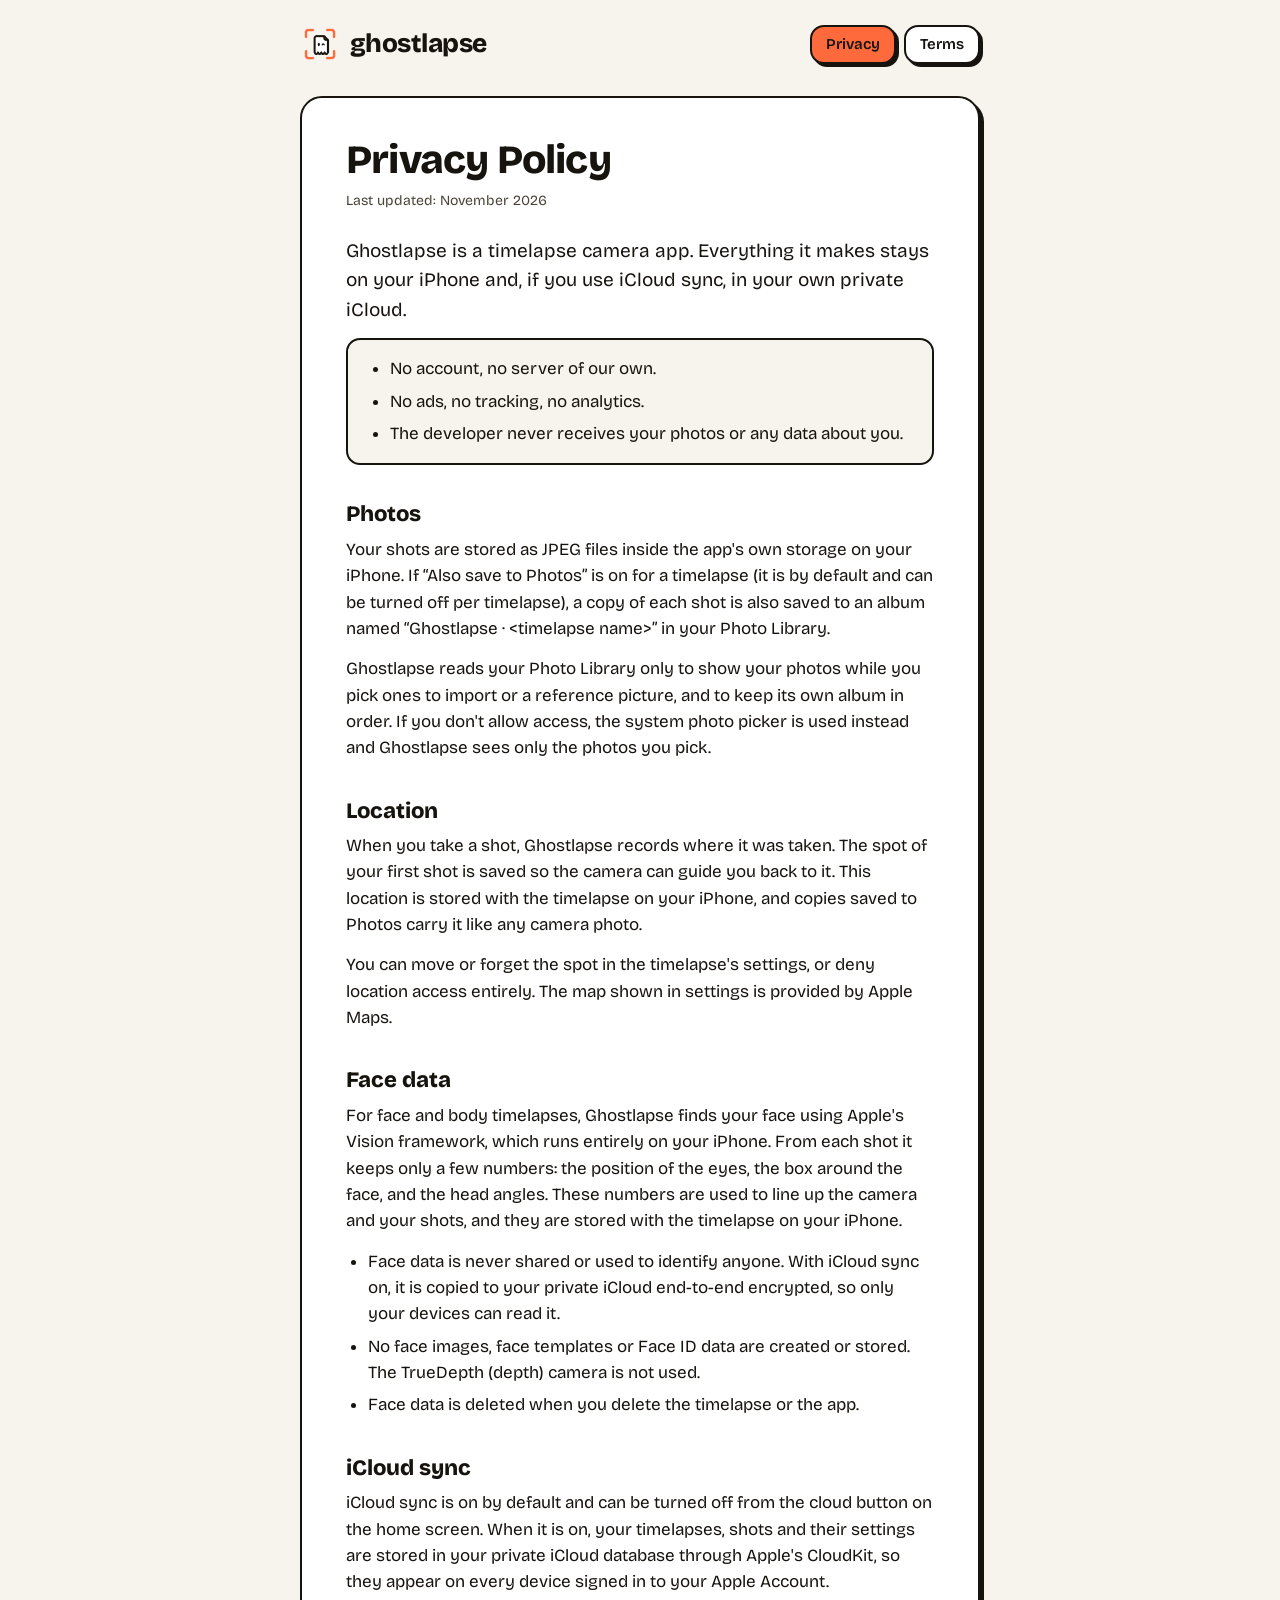
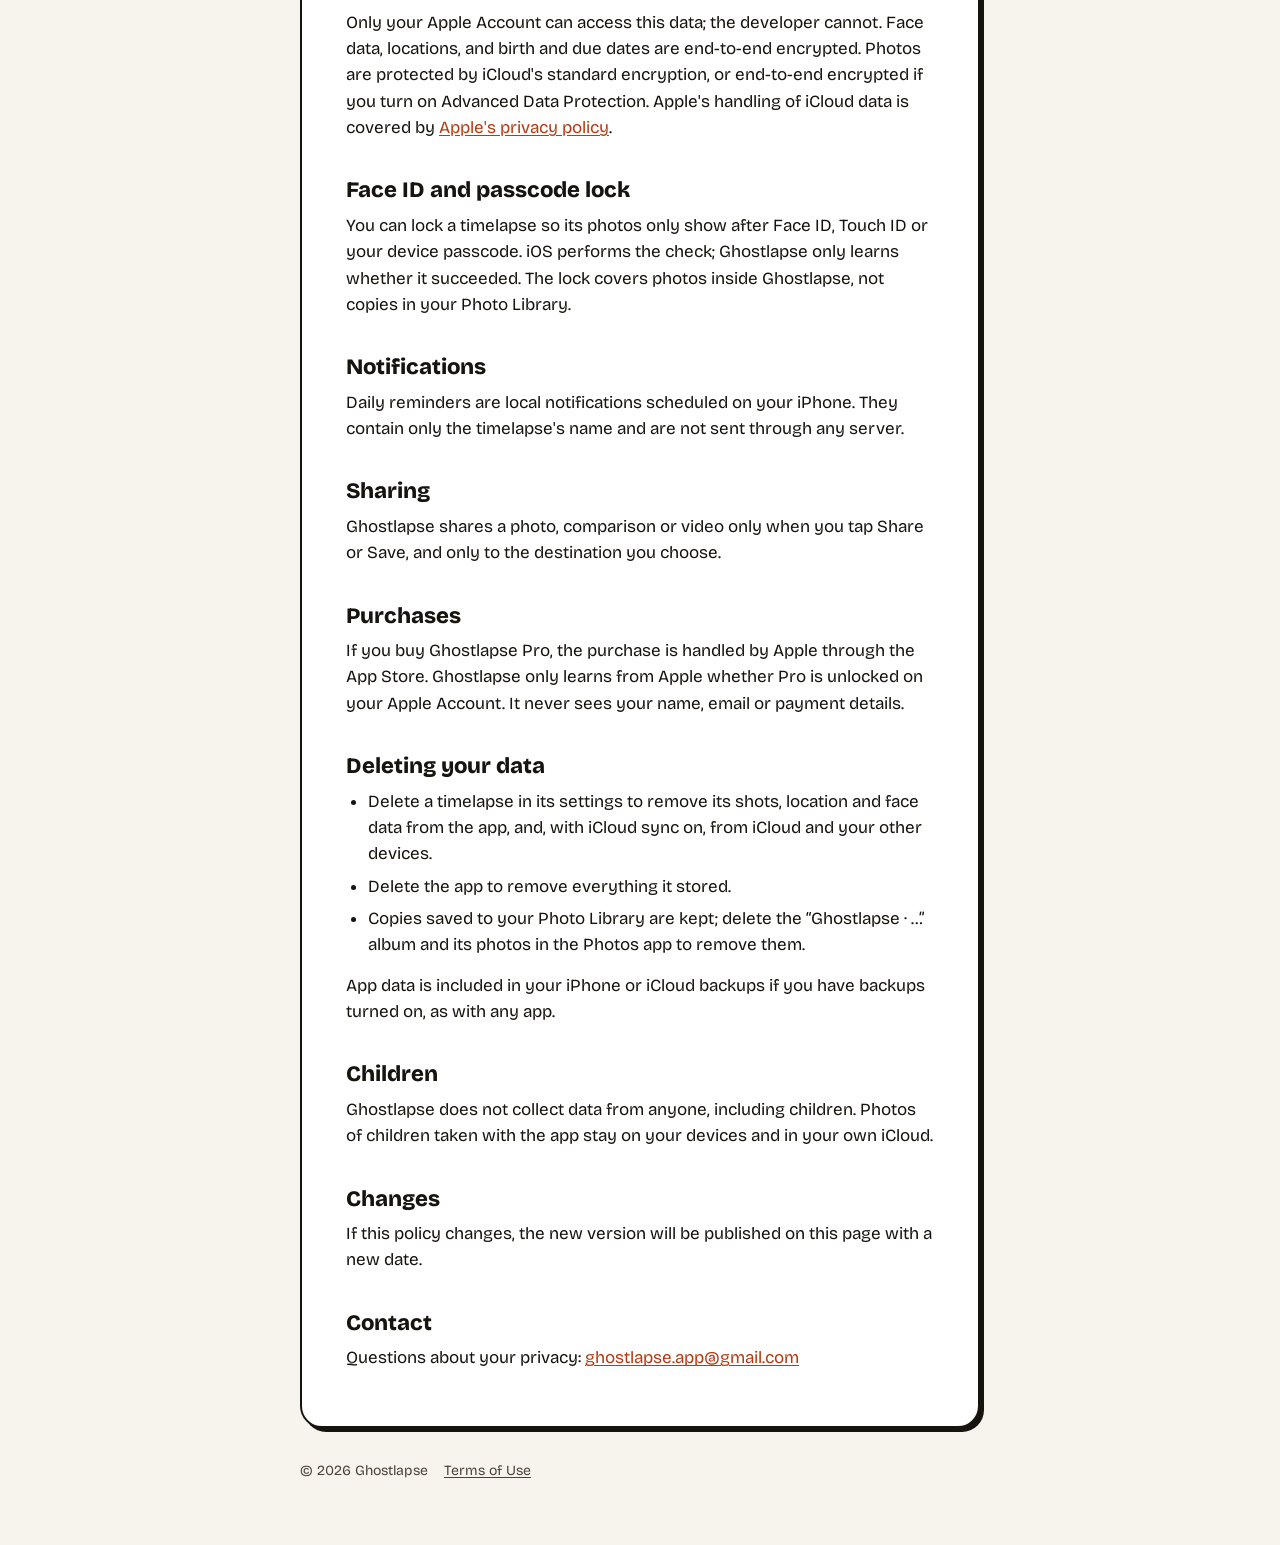
==== privacy/index.html @ 0a363489 "Ghostlapse privacy policy and terms of use Co-Authored-By: Claude Opus 5.5 <noreply@anthropic.com>" ====
<!doctype html>
<html lang="en">
<head>
  <meta charset="utf-8">
  <meta name="viewport" content="width=device-width, initial-scale=1">
  <title>Ghostlapse Privacy Policy</title>
  <meta name="description" content="Ghostlapse keeps your photos on your iPhone and in your own iCloud. No account, no ads, no tracking, no analytics.">
  <link rel="icon" href="../ghost.png">
  <link rel="stylesheet" href="../style.css">
</head>
<body>
  <div class="wrap">
    <header class="site">
      <a class="brand" href="../"><img src="../ghost.png" alt="">ghostlapse</a>
      <nav class="site">
        <a class="chip" href="./" aria-current="page">Privacy</a>
        <a class="chip" href="../terms/">Terms</a>
      </nav>
    </header>

    <main class="card">
      <!-- Keep in sync with PRIVACY.md at the root of the app repo. -->
      <h1>Privacy Policy</h1>
      <p class="updated">Last updated: November 2026</p>

      <p class="lede">Ghostlapse is a timelapse camera app. Everything it makes stays on your iPhone and, if you use iCloud sync, in your own private iCloud.</p>

      <div class="summary">
        <ul>
          <li>No account, no server of our own.</li>
          <li>No ads, no tracking, no analytics.</li>
          <li>The developer never receives your photos or any data about you.</li>
        </ul>
      </div>

      <h2>Photos</h2>
      <p>Your shots are stored as JPEG files inside the app's own storage on your iPhone. If “Also save to Photos” is on for a timelapse (it is by default and can be turned off per timelapse), a copy of each shot is also saved to an album named “Ghostlapse · &lt;timelapse name&gt;” in your Photo Library.</p>
      <p>Ghostlapse reads your Photo Library only to show your photos while you pick ones to import or a reference picture, and to keep its own album in order. If you don't allow access, the system photo picker is used instead and Ghostlapse sees only the photos you pick.</p>

      <h2>Location</h2>
      <p>When you take a shot, Ghostlapse records where it was taken. The spot of your first shot is saved so the camera can guide you back to it. This location is stored with the timelapse on your iPhone, and copies saved to Photos carry it like any camera photo.</p>
      <p>You can move or forget the spot in the timelapse's settings, or deny location access entirely. The map shown in settings is provided by Apple Maps.</p>

      <h2>Face data</h2>
      <p>For face and body timelapses, Ghostlapse finds your face using Apple's Vision framework, which runs entirely on your iPhone. From each shot it keeps only a few numbers: the position of the eyes, the box around the face, and the head angles. These numbers are used to line up the camera and your shots, and they are stored with the timelapse on your iPhone.</p>
      <ul>
        <li>Face data is never shared or used to identify anyone. With iCloud sync on, it is copied to your private iCloud end-to-end encrypted, so only your devices can read it.</li>
        <li>No face images, face templates or Face ID data are created or stored. The TrueDepth (depth) camera is not used.</li>
        <li>Face data is deleted when you delete the timelapse or the app.</li>
      </ul>

      <h2>iCloud sync</h2>
      <p>iCloud sync is on by default and can be turned off from the cloud button on the home screen. When it is on, your timelapses, shots and their settings are stored in your private iCloud database through Apple's CloudKit, so they appear on every device signed in to your Apple Account.</p>
      <p>Only your Apple Account can access this data; the developer cannot. Face data, locations, and birth and due dates are end-to-end encrypted. Photos are protected by iCloud's standard encryption, or end-to-end encrypted if you turn on Advanced Data Protection. Apple's handling of iCloud data is covered by <a href="https://www.apple.com/legal/privacy/">Apple's privacy policy</a>.</p>

      <h2>Face ID and passcode lock</h2>
      <p>You can lock a timelapse so its photos only show after Face ID, Touch ID or your device passcode. iOS performs the check; Ghostlapse only learns whether it succeeded. The lock covers photos inside Ghostlapse, not copies in your Photo Library.</p>

      <h2>Notifications</h2>
      <p>Daily reminders are local notifications scheduled on your iPhone. They contain only the timelapse's name and are not sent through any server.</p>

      <h2>Sharing</h2>
      <p>Ghostlapse shares a photo, comparison or video only when you tap Share or Save, and only to the destination you choose.</p>

      <h2>Purchases</h2>
      <p>If you buy Ghostlapse Pro, the purchase is handled by Apple through the App Store. Ghostlapse only learns from Apple whether Pro is unlocked on your Apple Account. It never sees your name, email or payment details.</p>

      <h2>Deleting your data</h2>
      <ul>
        <li>Delete a timelapse in its settings to remove its shots, location and face data from the app, and, with iCloud sync on, from iCloud and your other devices.</li>
        <li>Delete the app to remove everything it stored.</li>
        <li>Copies saved to your Photo Library are kept; delete the “Ghostlapse · …” album and its photos in the Photos app to remove them.</li>
      </ul>
      <p>App data is included in your iPhone or iCloud backups if you have backups turned on, as with any app.</p>

      <h2>Children</h2>
      <p>Ghostlapse does not collect data from anyone, including children. Photos of children taken with the app stay on your devices and in your own iCloud.</p>

      <h2>Changes</h2>
      <p>If this policy changes, the new version will be published on this page with a new date.</p>

      <h2>Contact</h2>
      <p>Questions about your privacy: <a href="mailto:ghostlapse.app@gmail.com">ghostlapse.app@gmail.com</a></p>
    </main>

    <footer class="site">
      <span>© 2026 Ghostlapse</span>
      <a href="../terms/">Terms of Use</a>
    </footer>
  </div>
</body>
</html>
---- style.css ----
/* Ghostlapse site. Values mirror Ghostlapse/App/Theme.swift (see DESIGN.md). */

@font-face { font-family: "Bricolage Grotesque"; src: url("fonts/BricolageGrotesque-Regular.ttf") format("truetype"); font-weight: 400; font-display: swap; }
@font-face { font-family: "Bricolage Grotesque"; src: url("fonts/BricolageGrotesque-SemiBold.ttf") format("truetype"); font-weight: 600; font-display: swap; }
@font-face { font-family: "Bricolage Grotesque"; src: url("fonts/BricolageGrotesque-ExtraBold.ttf") format("truetype"); font-weight: 800; font-display: swap; }

:root {
  --paper: #F7F4EE;      /* Theme.paper */
  --ink: #17140F;        /* Theme.ink */
  --ink-soft: #4A4338;   /* Theme.inkSoft */
  --card: #FFFFFF;       /* Theme.card */
  --accent: #FF6A3D;     /* Theme.accent, fills only */
  --accent-ink: #B43A12; /* Theme.accentInk, text on paper */
  --stroke: 2px;         /* Theme.strokeWidth */
  --shadow: 4px;         /* Theme.ShadowOffset.sticker */
  --shadow-button: 3px;  /* Theme.ShadowOffset.button */
  --radius-md: 14px;     /* Theme.Radius.md */
  --radius-card: 22px;   /* Theme.Radius.card */
}

* { box-sizing: border-box; }

html { -webkit-text-size-adjust: 100%; }

body {
  margin: 0;
  background: var(--paper);
  color: var(--ink);
  font-family: "Bricolage Grotesque", -apple-system, "Hiragino Sans", "PingFang SC", system-ui, sans-serif;
  font-size: 17px;
  line-height: 1.55;
}

.wrap { max-width: 720px; margin: 0 auto; padding: 24px 20px 64px; }

/* Header */
.brand {
  display: inline-flex; align-items: center; gap: 10px;
  color: var(--ink); text-decoration: none;
  font-weight: 800; font-size: 26px; letter-spacing: -0.02em;
}
.brand img { width: 40px; height: 40px; }
header.site { display: flex; align-items: center; justify-content: space-between; gap: 16px; flex-wrap: wrap; margin-bottom: 32px; }
nav.site { display: flex; gap: 8px; flex-wrap: wrap; }

/* Sticker chips and buttons */
.chip {
  display: inline-block;
  padding: 6px 14px;
  background: var(--card);
  color: var(--ink);
  border: var(--stroke) solid var(--ink);
  border-radius: var(--radius-md);
  box-shadow: var(--shadow-button) var(--shadow-button) 0 var(--ink);
  font-weight: 600; font-size: 15px; text-decoration: none;
  transition: transform .08s, box-shadow .08s;
}
.chip:hover { transform: translate(1px, 1px); box-shadow: 2px 2px 0 var(--ink); }
.chip:active { transform: translate(var(--shadow-button), var(--shadow-button)); box-shadow: 0 0 0 var(--ink); }
.chip[aria-current="page"] { background: var(--accent); }

/* Page card */
.card {
  background: var(--card);
  border: var(--stroke) solid var(--ink);
  border-radius: var(--radius-card);
  box-shadow: var(--shadow) var(--shadow) 0 var(--ink);
  padding: 28px 24px;
}
@media (min-width: 600px) { .card { padding: 40px 44px; } }

h1 { font-weight: 800; font-size: 40px; line-height: 1.1; letter-spacing: -0.02em; margin: 0 0 8px; }
h2 { font-weight: 800; font-size: 22px; line-height: 1.25; margin: 36px 0 8px; }
h3 { font-weight: 600; font-size: 17px; margin: 24px 0 4px; }
p, ul, ol { margin: 0 0 14px; }
ul, ol { padding-left: 22px; }
li { margin-bottom: 6px; }
a { color: var(--accent-ink); text-underline-offset: 2px; }
strong { font-weight: 600; }

.updated { color: var(--ink-soft); font-size: 14px; margin-bottom: 24px; }
.lede { font-size: 19px; }

/* The short version, as a sticker */
.summary {
  background: var(--paper);
  border: var(--stroke) solid var(--ink);
  border-radius: var(--radius-md);
  padding: 16px 20px;
  margin: 0 0 8px;
}
.summary ul { margin: 0; }
.summary li:last-child { margin-bottom: 0; }


hr { border: 0; border-top: var(--stroke) dashed var(--ink); margin: 36px 0; opacity: .25; }

footer.site { margin-top: 32px; color: var(--ink-soft); font-size: 14px; display: flex; gap: 16px; flex-wrap: wrap; }
footer.site a { color: var(--ink-soft); }

/* Home */
.hero { text-align: center; padding: 24px 0 8px; }
.hero img { width: 96px; height: 96px; }
.hero h1 { font-size: 48px; margin-top: 12px; }
.hero p { color: var(--ink-soft); font-size: 19px; max-width: 30em; margin: 0 auto 24px; }
.links { display: flex; gap: 12px; justify-content: center; flex-wrap: wrap; }
.links .chip { font-size: 17px; padding: 10px 20px; }
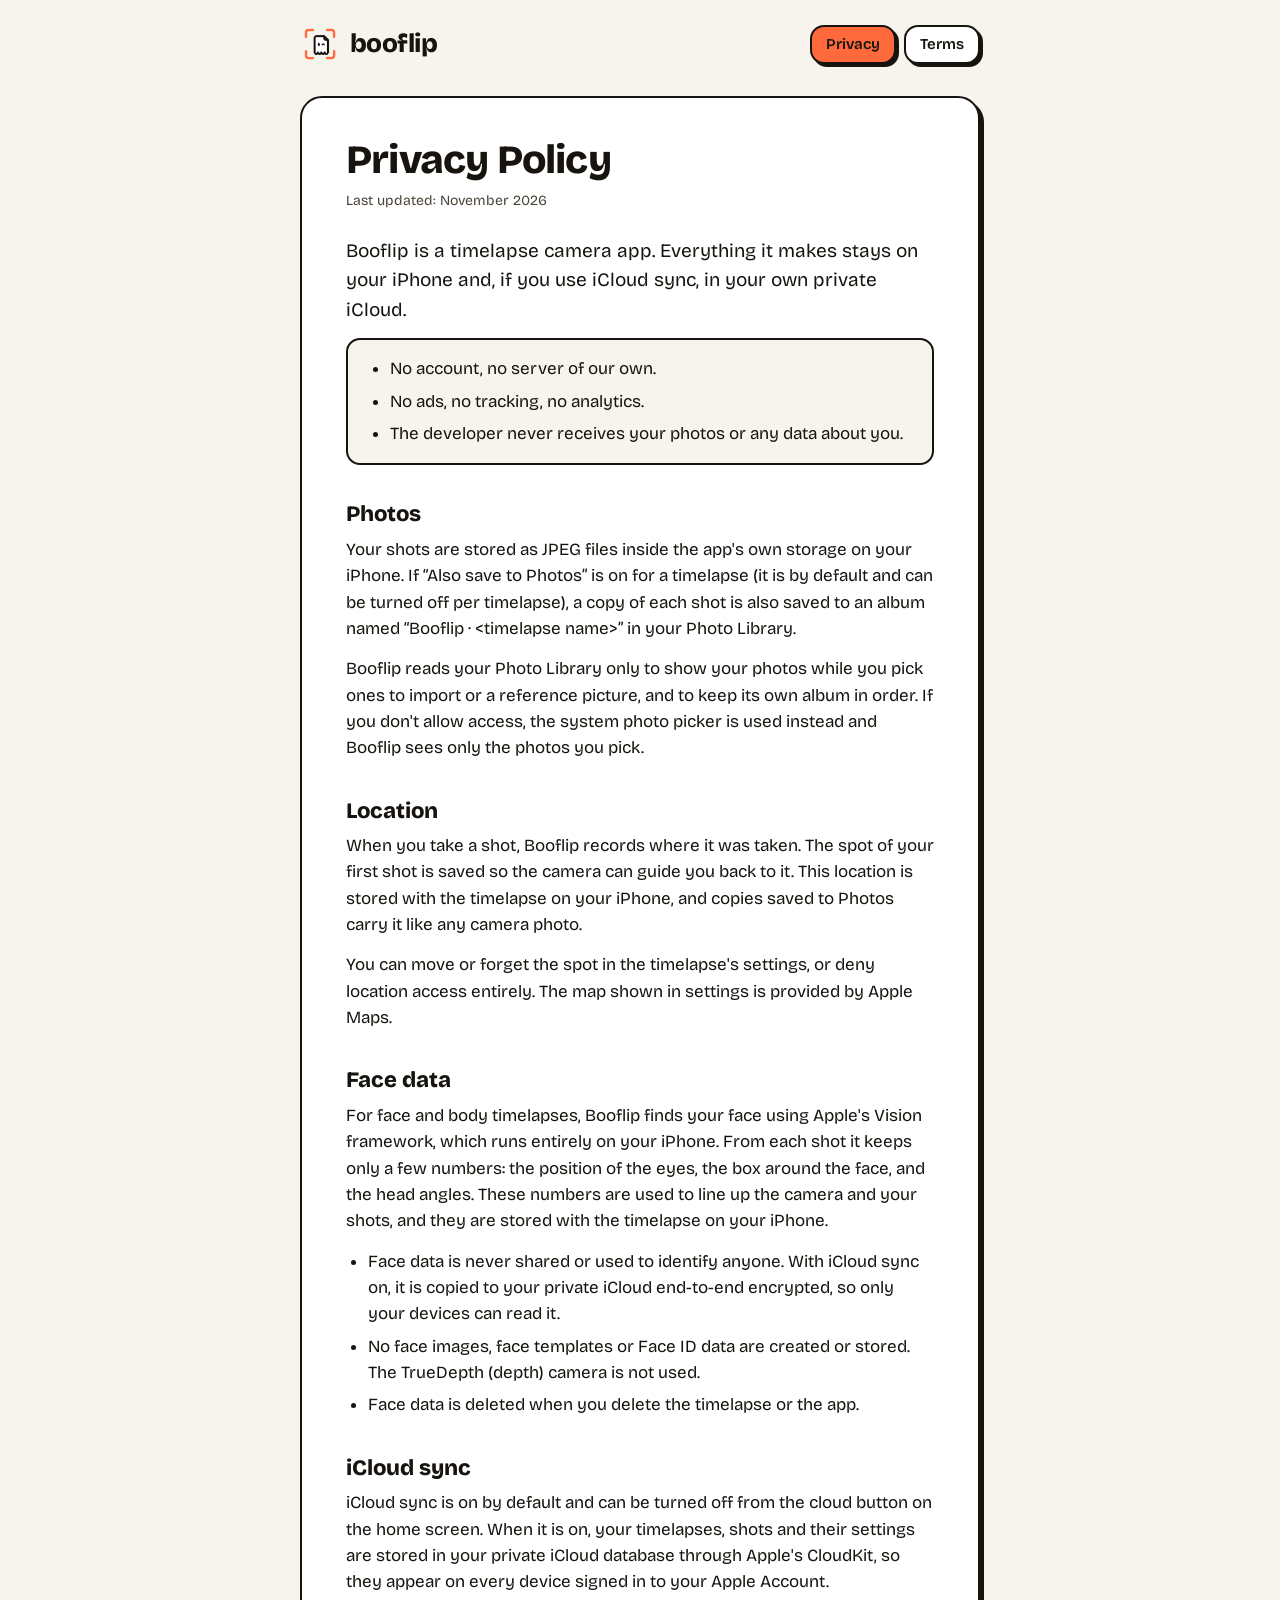
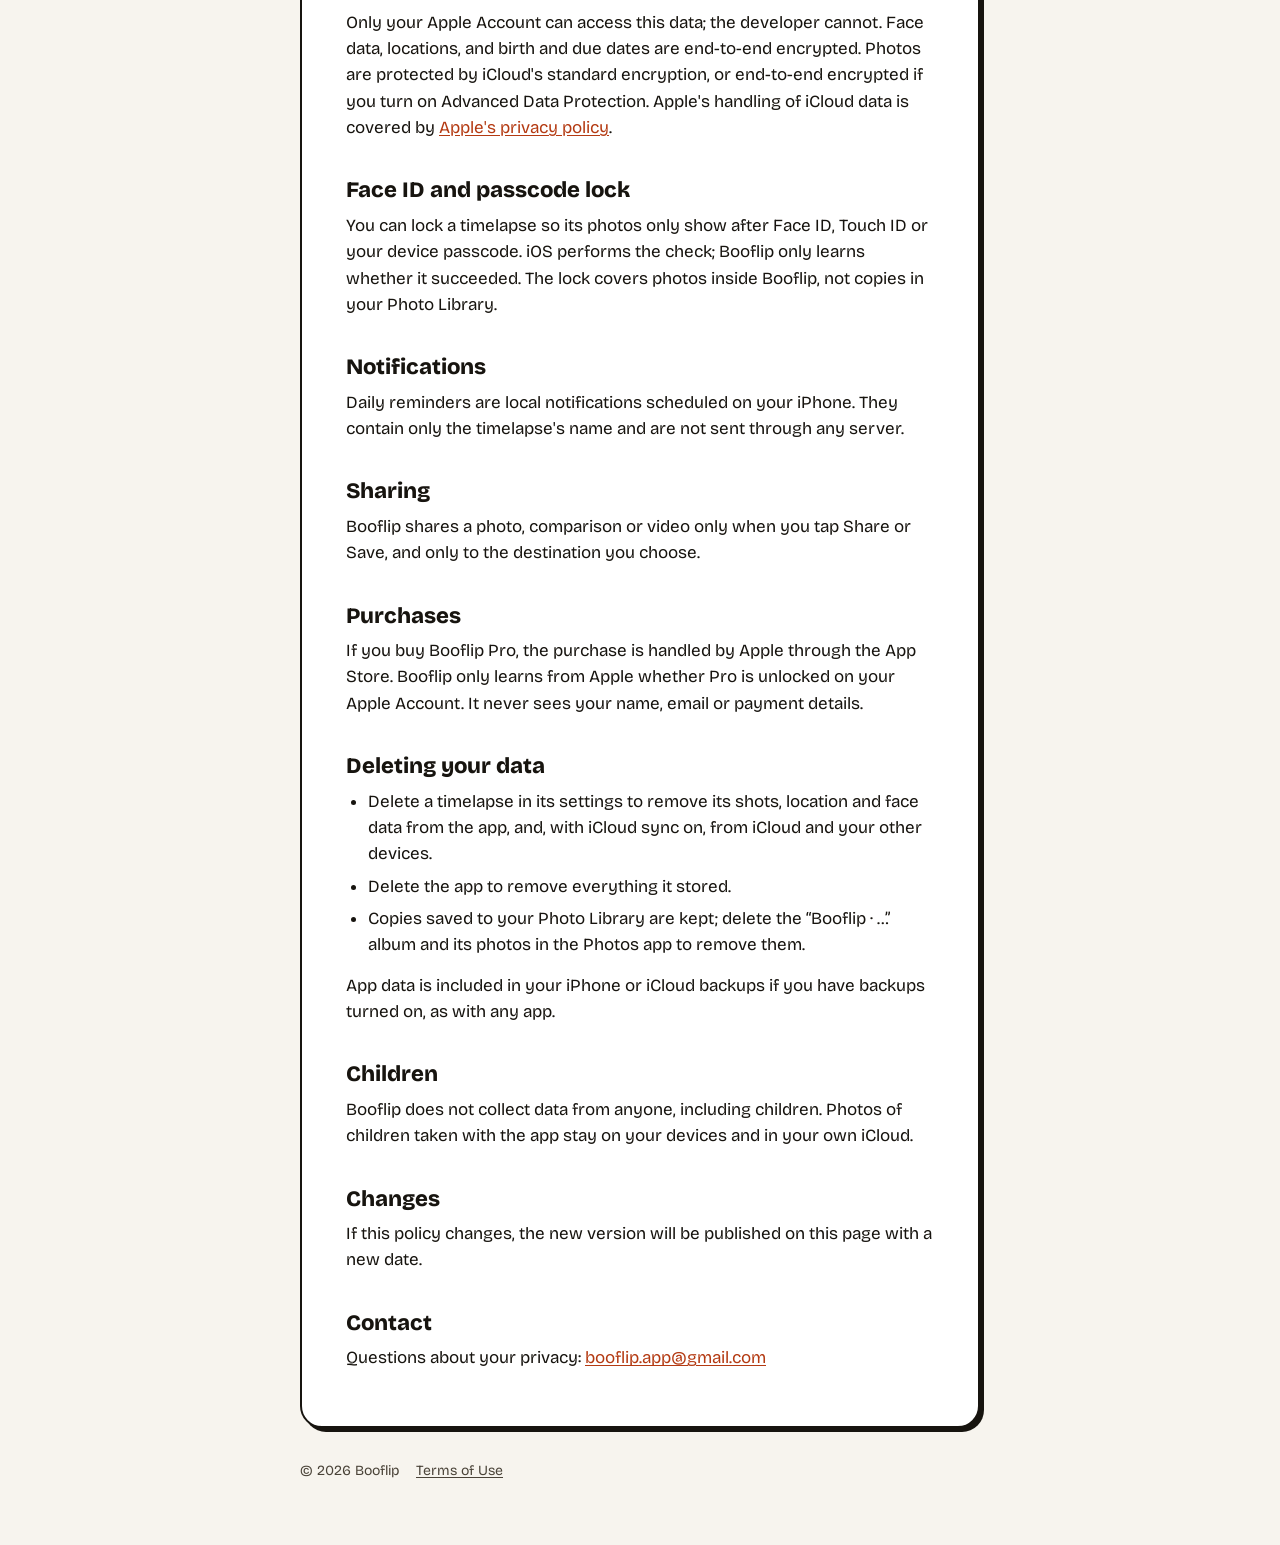
==== commit e45842ad: "Rename to Booflip and use booflip.app@gmail.com Co-Authored-By: Claude Opus 5.5 <noreply@anthropic.c" ====
--- a/privacy/index.html
+++ b/privacy/index.html
@@ -3,15 +3,15 @@
 <head>
   <meta charset="utf-8">
   <meta name="viewport" content="width=device-width, initial-scale=1">
-  <title>Ghostlapse Privacy Policy</title>
-  <meta name="description" content="Ghostlapse keeps your photos on your iPhone and in your own iCloud. No account, no ads, no tracking, no analytics.">
+  <title>Booflip Privacy Policy</title>
+  <meta name="description" content="Booflip keeps your photos on your iPhone and in your own iCloud. No account, no ads, no tracking, no analytics.">
   <link rel="icon" href="../ghost.png">
   <link rel="stylesheet" href="../style.css">
 </head>
 <body>
   <div class="wrap">
     <header class="site">
-      <a class="brand" href="../"><img src="../ghost.png" alt="">ghostlapse</a>
+      <a class="brand" href="../"><img src="../ghost.png" alt="">booflip</a>
       <nav class="site">
         <a class="chip" href="./" aria-current="page">Privacy</a>
         <a class="chip" href="../terms/">Terms</a>
@@ -23,7 +23,7 @@
       <h1>Privacy Policy</h1>
       <p class="updated">Last updated: November 2026</p>
 
-      <p class="lede">Ghostlapse is a timelapse camera app. Everything it makes stays on your iPhone and, if you use iCloud sync, in your own private iCloud.</p>
+      <p class="lede">Booflip is a timelapse camera app. Everything it makes stays on your iPhone and, if you use iCloud sync, in your own private iCloud.</p>
 
       <div class="summary">
         <ul>
@@ -34,15 +34,15 @@
       </div>
 
       <h2>Photos</h2>
-      <p>Your shots are stored as JPEG files inside the app's own storage on your iPhone. If “Also save to Photos” is on for a timelapse (it is by default and can be turned off per timelapse), a copy of each shot is also saved to an album named “Ghostlapse · &lt;timelapse name&gt;” in your Photo Library.</p>
-      <p>Ghostlapse reads your Photo Library only to show your photos while you pick ones to import or a reference picture, and to keep its own album in order. If you don't allow access, the system photo picker is used instead and Ghostlapse sees only the photos you pick.</p>
+      <p>Your shots are stored as JPEG files inside the app's own storage on your iPhone. If “Also save to Photos” is on for a timelapse (it is by default and can be turned off per timelapse), a copy of each shot is also saved to an album named “Booflip · &lt;timelapse name&gt;” in your Photo Library.</p>
+      <p>Booflip reads your Photo Library only to show your photos while you pick ones to import or a reference picture, and to keep its own album in order. If you don't allow access, the system photo picker is used instead and Booflip sees only the photos you pick.</p>
 
       <h2>Location</h2>
-      <p>When you take a shot, Ghostlapse records where it was taken. The spot of your first shot is saved so the camera can guide you back to it. This location is stored with the timelapse on your iPhone, and copies saved to Photos carry it like any camera photo.</p>
+      <p>When you take a shot, Booflip records where it was taken. The spot of your first shot is saved so the camera can guide you back to it. This location is stored with the timelapse on your iPhone, and copies saved to Photos carry it like any camera photo.</p>
       <p>You can move or forget the spot in the timelapse's settings, or deny location access entirely. The map shown in settings is provided by Apple Maps.</p>
 
       <h2>Face data</h2>
-      <p>For face and body timelapses, Ghostlapse finds your face using Apple's Vision framework, which runs entirely on your iPhone. From each shot it keeps only a few numbers: the position of the eyes, the box around the face, and the head angles. These numbers are used to line up the camera and your shots, and they are stored with the timelapse on your iPhone.</p>
+      <p>For face and body timelapses, Booflip finds your face using Apple's Vision framework, which runs entirely on your iPhone. From each shot it keeps only a few numbers: the position of the eyes, the box around the face, and the head angles. These numbers are used to line up the camera and your shots, and they are stored with the timelapse on your iPhone.</p>
       <ul>
         <li>Face data is never shared or used to identify anyone. With iCloud sync on, it is copied to your private iCloud end-to-end encrypted, so only your devices can read it.</li>
         <li>No face images, face templates or Face ID data are created or stored. The TrueDepth (depth) camera is not used.</li>
@@ -54,37 +54,37 @@
       <p>Only your Apple Account can access this data; the developer cannot. Face data, locations, and birth and due dates are end-to-end encrypted. Photos are protected by iCloud's standard encryption, or end-to-end encrypted if you turn on Advanced Data Protection. Apple's handling of iCloud data is covered by <a href="https://www.apple.com/legal/privacy/">Apple's privacy policy</a>.</p>
 
       <h2>Face ID and passcode lock</h2>
-      <p>You can lock a timelapse so its photos only show after Face ID, Touch ID or your device passcode. iOS performs the check; Ghostlapse only learns whether it succeeded. The lock covers photos inside Ghostlapse, not copies in your Photo Library.</p>
+      <p>You can lock a timelapse so its photos only show after Face ID, Touch ID or your device passcode. iOS performs the check; Booflip only learns whether it succeeded. The lock covers photos inside Booflip, not copies in your Photo Library.</p>
 
       <h2>Notifications</h2>
       <p>Daily reminders are local notifications scheduled on your iPhone. They contain only the timelapse's name and are not sent through any server.</p>
 
       <h2>Sharing</h2>
-      <p>Ghostlapse shares a photo, comparison or video only when you tap Share or Save, and only to the destination you choose.</p>
+      <p>Booflip shares a photo, comparison or video only when you tap Share or Save, and only to the destination you choose.</p>
 
       <h2>Purchases</h2>
-      <p>If you buy Ghostlapse Pro, the purchase is handled by Apple through the App Store. Ghostlapse only learns from Apple whether Pro is unlocked on your Apple Account. It never sees your name, email or payment details.</p>
+      <p>If you buy Booflip Pro, the purchase is handled by Apple through the App Store. Booflip only learns from Apple whether Pro is unlocked on your Apple Account. It never sees your name, email or payment details.</p>
 
       <h2>Deleting your data</h2>
       <ul>
         <li>Delete a timelapse in its settings to remove its shots, location and face data from the app, and, with iCloud sync on, from iCloud and your other devices.</li>
         <li>Delete the app to remove everything it stored.</li>
-        <li>Copies saved to your Photo Library are kept; delete the “Ghostlapse · …” album and its photos in the Photos app to remove them.</li>
+        <li>Copies saved to your Photo Library are kept; delete the “Booflip · …” album and its photos in the Photos app to remove them.</li>
       </ul>
       <p>App data is included in your iPhone or iCloud backups if you have backups turned on, as with any app.</p>
 
       <h2>Children</h2>
-      <p>Ghostlapse does not collect data from anyone, including children. Photos of children taken with the app stay on your devices and in your own iCloud.</p>
+      <p>Booflip does not collect data from anyone, including children. Photos of children taken with the app stay on your devices and in your own iCloud.</p>
 
       <h2>Changes</h2>
       <p>If this policy changes, the new version will be published on this page with a new date.</p>
 
       <h2>Contact</h2>
-      <p>Questions about your privacy: <a href="mailto:ghostlapse.app@gmail.com">ghostlapse.app@gmail.com</a></p>
+      <p>Questions about your privacy: <a href="mailto:booflip.app@gmail.com">booflip.app@gmail.com</a></p>
     </main>
 
     <footer class="site">
-      <span>© 2026 Ghostlapse</span>
+      <span>© 2026 Booflip</span>
       <a href="../terms/">Terms of Use</a>
     </footer>
   </div>
--- a/style.css
+++ b/style.css
@@ -1,4 +1,4 @@
-/* Ghostlapse site. Values mirror Ghostlapse/App/Theme.swift (see DESIGN.md). */
+/* Booflip site. Values mirror Ghostlapse/App/Theme.swift (see DESIGN.md). */
 
 @font-face { font-family: "Bricolage Grotesque"; src: url("fonts/BricolageGrotesque-Regular.ttf") format("truetype"); font-weight: 400; font-display: swap; }
 @font-face { font-family: "Bricolage Grotesque"; src: url("fonts/BricolageGrotesque-SemiBold.ttf") format("truetype"); font-weight: 600; font-display: swap; }
